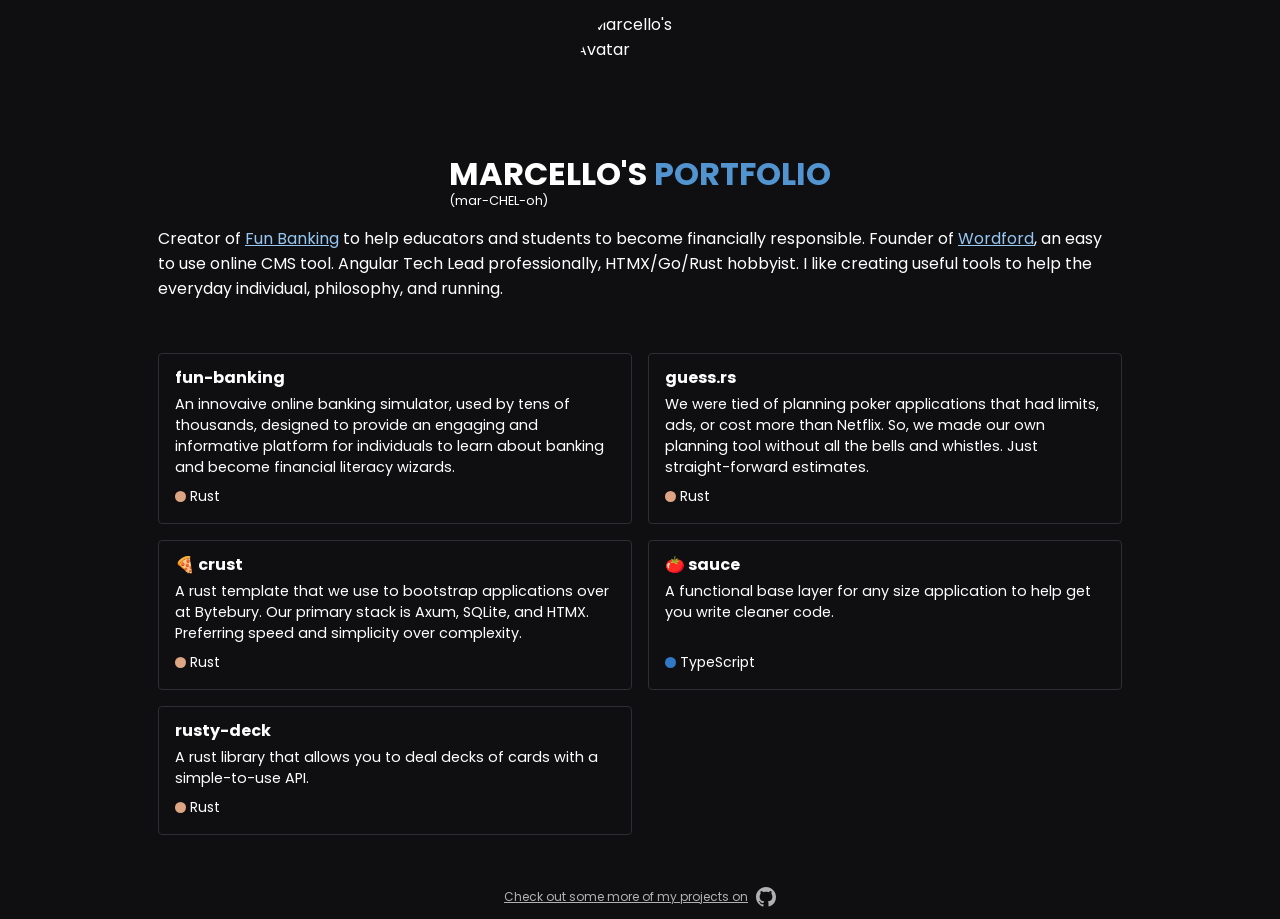
==== index.html @ 20f27f94 "Update index.html" ====
<!doctype html>
<html lang="en">
  <head>
    <title>Marcello's Portfolio</title>
    <meta
      name="description"
      content="Marcello's portfolio website. These are some of the things that Marcello has built over the years that I am allowed to share."
    />
    <meta charset="utf-8" />
    <meta name="viewport" content="width=device-width, initial-scale=1" />
    <link rel="preconnect" href="https://fonts.googleapis.com" />
    <link rel="preconnect" href="https://fonts.gstatic.com" crossorigin />
    <link
      rel="preload"
      href="https://fonts.googleapis.com/css2?family=Poppins:ital,wght@0,100;0,200;0,300;0,400;0,500;0,600;0,700;0,800;0,900;1,100;1,200;1,300;1,400;1,500;1,600;1,700;1,800;1,900&display=swap"
      as="style"
      onload="this.rel='stylesheet'"
    />
    <noscript>
      <link
        href="https://fonts.googleapis.com/css2?family=Poppins:ital,wght@0,100;0,200;0,300;0,400;0,500;0,600;0,700;0,800;0,900;1,100;1,200;1,300;1,400;1,500;1,600;1,700;1,800;1,900&display=swap"
        rel="stylesheet"
      />
    </noscript>
    <link href="/styles.css" rel="stylesheet" />
    <link
      rel="icon"
      type="image/png"
      href="https://avatars.githubusercontent.com/u/104793781?v=4"
    />
  </head>

  <body>
    <header class="container">
      <img
        alt="Marcello's Avatar"
        tabindex="-1"
        src="https://avatars.githubusercontent.com/u/104793781?v=4"
        width="128"
        height="128"
      />
      <div class="heading-wrapper">
        <span class="pronounciation mobile">(mar-CHEL-oh)</span>
        <h1>Marcello's <span class="highlight">Portfolio</span></h1>
        <span class="pronounciation desktop">(mar-CHEL-oh)</span>
      </div>
      <p id="brief-overview">
        Creator of <a href="https://fun-banking.com">Fun Banking</a> to help
        educators and students to become financially responsible. Founder of <a href="https://wordford.com">Wordford</a>, 
        an easy to use online CMS tool.
        Angular Tech Lead professionally, HTMX/Go/Rust hobbyist. I like creating
        useful tools to help the everyday individual, philosophy, and running.
      </p>
    </header>
    <main>
      <section class="grid container">
        <!-- Fun Banking -->
        <a href="https://fun-banking.com">
          <div>
            <h2>fun-banking</h2>
            <p>
              An innovaive online banking simulator, used by tens of thousands,
              designed to provide an engaging and informative platform for
              individuals to learn about banking and become financial literacy
              wizards.
            </p>
          </div>
          <div class="language Rust">Rust</div>
        </a>
        <!-- Estimate -->
        <a href="https://guess.rs">
          <div>
            <h2>guess.rs</h2>
            <p>
              We were tied of planning poker applications that had limits, ads, or cost more than Netflix. So, we made our own planning tool without all the bells and whistles. Just straight-forward estimates.
            </p>
          </div>
          <div class="language Rust">Rust</div>
        </a>
        <!-- Crust -->
        <a href="https://github.com/bytebury/crust">
          <div>
            <h2>🍕 crust</h2>
            <p>
              A rust template that we use to bootstrap applications over at Bytebury. 
              Our primary stack is Axum, SQLite, and HTMX. Preferring speed and 
              simplicity over complexity.
            </p>
          </div>
          <div class="language Rust">Rust</div>
        </a>
        <!-- Sauce -->
        <a href="https://sauce.bytebury.com">
          <div>
            <h2>🍅 sauce</h2>
            <p>
              A functional base layer for any size application to help get you write cleaner code.
            </p>
          </div>
          <div class="language TypeScript">TypeScript</div>
        </a>
        <!-- Rusty Deck -->
        <a href="https://github.com/pizzastatedev/rusty-deck">
          <div>
            <h2>rusty-deck</h2>
            <p>
              A rust library that allows you to deal decks of cards with a simple-to-use API.
            </p>
          </div>
          <div class="language Rust">Rust</div>
        </a>
      </section>
    </main>
    <footer>
      <a href="https://github.com/pizzastatedev">
        Check out some more of my projects on 
        <svg aria-label="GitHub" xmlns="http://www.w3.org/2000/svg" width="20" height="20" fill="currentColor" class="bi bi-github" viewBox="0 0 16 16">
          <path
              d="M8 0C3.58 0 0 3.58 0 8c0 3.54 2.29 6.53 5.47 7.59.4.07.55-.17.55-.38 0-.19-.01-.82-.01-1.49-2.01.37-2.53-.49-2.69-.94-.09-.23-.48-.94-.82-1.13-.28-.15-.68-.52-.01-.53.63-.01 1.08.58 1.23.82.72 1.21 1.87.87 2.33.66.07-.52.28-.87.51-1.07-1.78-.2-3.64-.89-3.64-3.95 0-.87.31-1.59.82-2.15-.08-.2-.36-1.02.08-2.12 0 0 .67-.21 2.2.82.64-.18 1.32-.27 2-.27s1.36.09 2 .27c1.53-1.04 2.2-.82 2.2-.82.44 1.1.16 1.92.08 2.12.51.56.82 1.27.82 2.15 0 3.07-1.87 3.75-3.65 3.95.29.25.54.73.54 1.48 0 1.07-.01 1.93-.01 2.2 0 .21.15.46.55.38A8.01 8.01 0 0 0 16 8c0-4.42-3.58-8-8-8" />
        </svg>
      </a>
    </footer>
  </body>
</html>
---- styles.css ----
:root {
  --bg: #0f0f12;
  --fg: #fff;

  --link: #96c7f2;
  --link-hover: #bedefa;

  --highlight: #5194cf;
}

html,
body {
  height: 100%;
  display: flex;
  flex-direction: column;
  gap: 16px;
  color: var(--fg);
  background: var(--bg);
  margin: 0;
  padding: 0;
  font:
    1rem "Poppins",
    verdana,
    sans-serif;
}

h1,
h2,
h3 {
  margin: 0;
  padding: 0;
}

span.highlight {
  color: var(--highlight);
}

p {
  margin: 0;
}

.container {
  max-width: 964px;
  margin: 0 auto;
}

header {
  display: flex;
  flex-direction: column;
  align-items: center;
  padding: 12px;
}

header a:link,
header a:visited,
header a:active {
  color: var(--link);
}

header a:hover {
  color: var(--link-hover);
}

header .desktop {
  display: block;
}

header .mobile {
  display: none;
}

header img {
  border-radius: 100%;
  margin-bottom: 16px;
}

@media only screen and (max-width: 450px) {
  header .heading-wrapper {
    text-align: center;
  }

  .desktop {
    display: none;
  }

  .mobile {
    display: block;
  }
}

header h1 {
  font-size: 2rem;
  text-transform: uppercase;
  line-height: 2.25rem;
  margin-bottom: 0;
  padding-bottom: 0;
}

header span.pronounciation {
  font-size: 0.8rem;
}

header p {
  margin-top: 16px;
}

main {
  margin: 24px 0;
  padding: 0 12px;
}

main section.grid {
  display: grid;
  grid-template-columns: repeat(2, 1fr);
  gap: 16px;
}

@media only screen and (max-width: 767px) {
  main section.grid {
    grid-template-columns: repeat(1, 1fr);
  }
}

main a:link,
main a:visited,
main a:active {
  display: flex;
  flex-direction: column;
  gap: 8px;
  justify-content: space-between;
  color: inherit;
  text-decoration: none;
  border: 1px solid #2e2e33;
  border-radius: 4px;
  padding: 16px;
}

main a:hover {
  border-color: #49494d;
}

main h2 {
  font-size: 1rem;
  line-height: 1rem;
  margin-bottom: 8px;
}

main p {
  font-size: 0.9rem;
}

main div.language {
  display: flex;
  align-items: center;
  gap: 4px;
  font-size: 14px;
}

main div.Go::before {
  height: 11px;
  width: 11px;
  background: cyan;
  border-radius: 100%;
  display: block;
  content: "";
}

main div.JavaScript::before {
  height: 11px;
  width: 11px;
  background: #ffd500;
  border-radius: 100%;
  display: block;
  content: "";
}

main div.TypeScript::before {
  height: 11px;
  width: 11px;
  background: #3178c6;
  border-radius: 100%;
  display: block;
  content: "";
}

main div.Rust::before {
  height: 11px;
  width: 11px;
  background: #dea584;
  border-radius: 100%;
  display: block;
  content: "";
}

footer {
  display: flex;
  align-items: center;
  justify-content: center;
  gap: 8px;
  margin-top: auto;
  padding: 12px 12px;
  color: #b1b1b1;
  font-size: 12px;
}

footer a:link,
footer a:visited,
footer a:active {
  display: flex;
  align-items: center;
  gap: 8px;
  color: #b1b1b1;
}

footer a:hover {
  color: var(--fg);
}
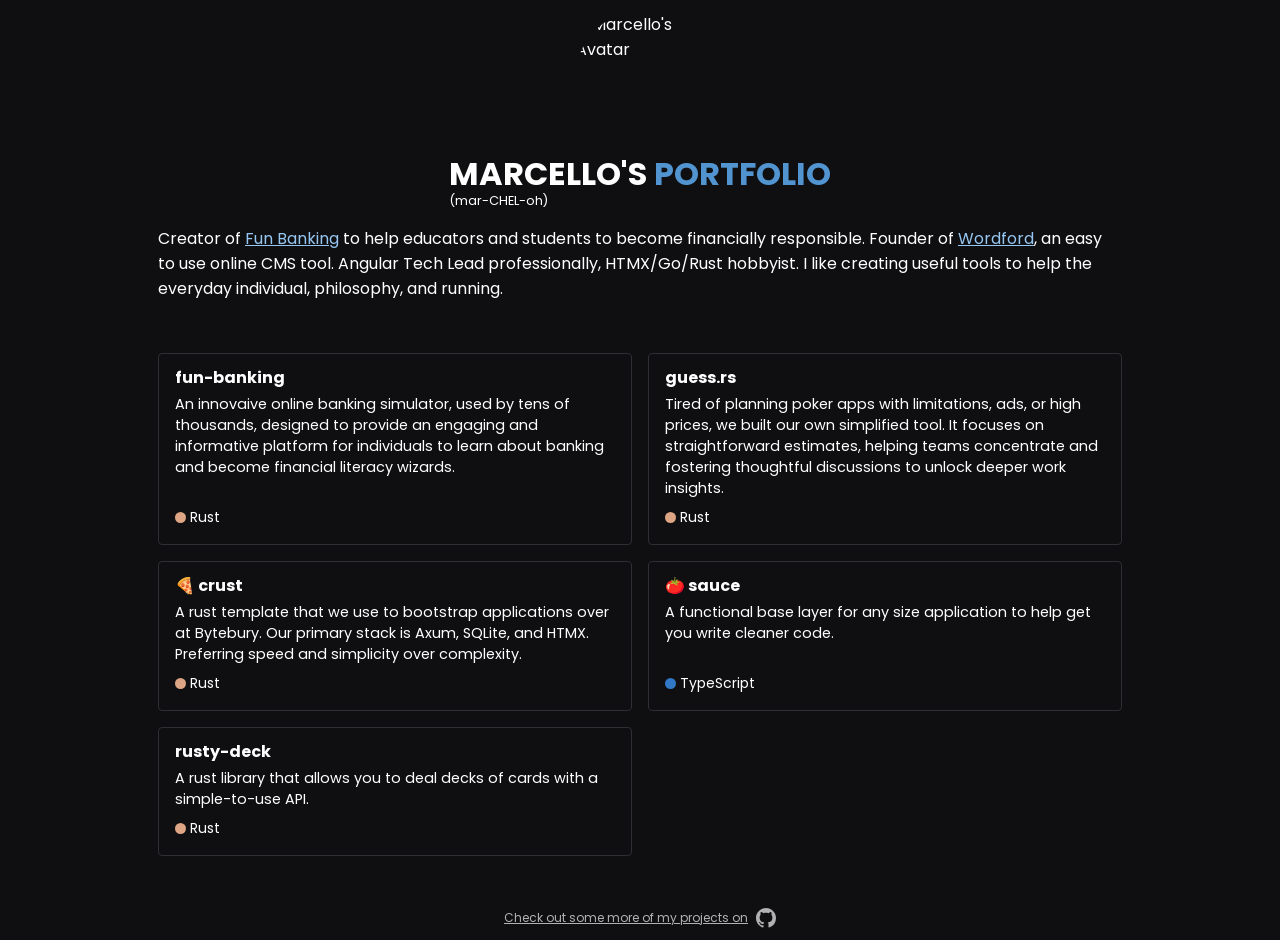
==== commit 51f4365e: "Update index.html" ====
--- a/index.html
+++ b/index.html
@@ -72,7 +72,7 @@
           <div>
             <h2>guess.rs</h2>
             <p>
-              We were tied of planning poker applications that had limits, ads, or cost more than Netflix. So, we made our own planning tool without all the bells and whistles. Just straight-forward estimates.
+              Tired of planning poker apps with limitations, ads, or high prices, we built our own simplified tool. It focuses on straightforward estimates, helping teams concentrate and fostering thoughtful discussions to unlock deeper work insights.
             </p>
           </div>
           <div class="language Rust">Rust</div>
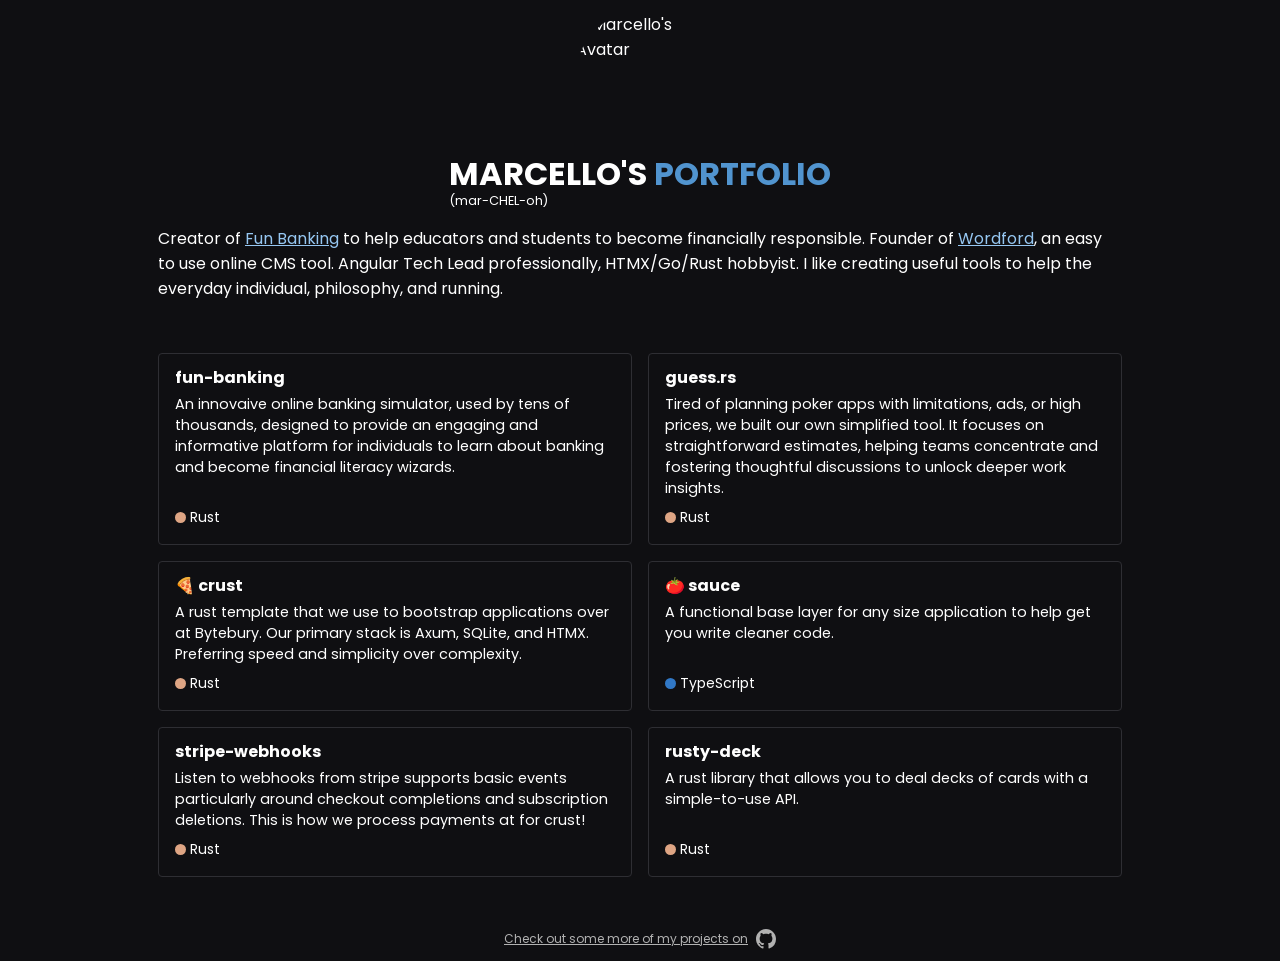
==== commit 8453e930: "Update index.html" ====
--- a/index.html
+++ b/index.html
@@ -99,6 +99,18 @@
           </div>
           <div class="language TypeScript">TypeScript</div>
         </a>
+        <!-- Stripe Webhooks -->
+        <a href="https://github.com/bytebury/stripe-webhooks">
+          <div>
+            <h2>stripe-webhooks</h2>
+            <p>
+              Listen to webhooks from stripe supports basic events particularly around
+              checkout completions and subscription deletions. This is how we process
+              payments at for crust!
+            </p>
+          </div>
+          <div class="language Rust">Rust</div>
+        </a>
         <!-- Rusty Deck -->
         <a href="https://github.com/pizzastatedev/rusty-deck">
           <div>
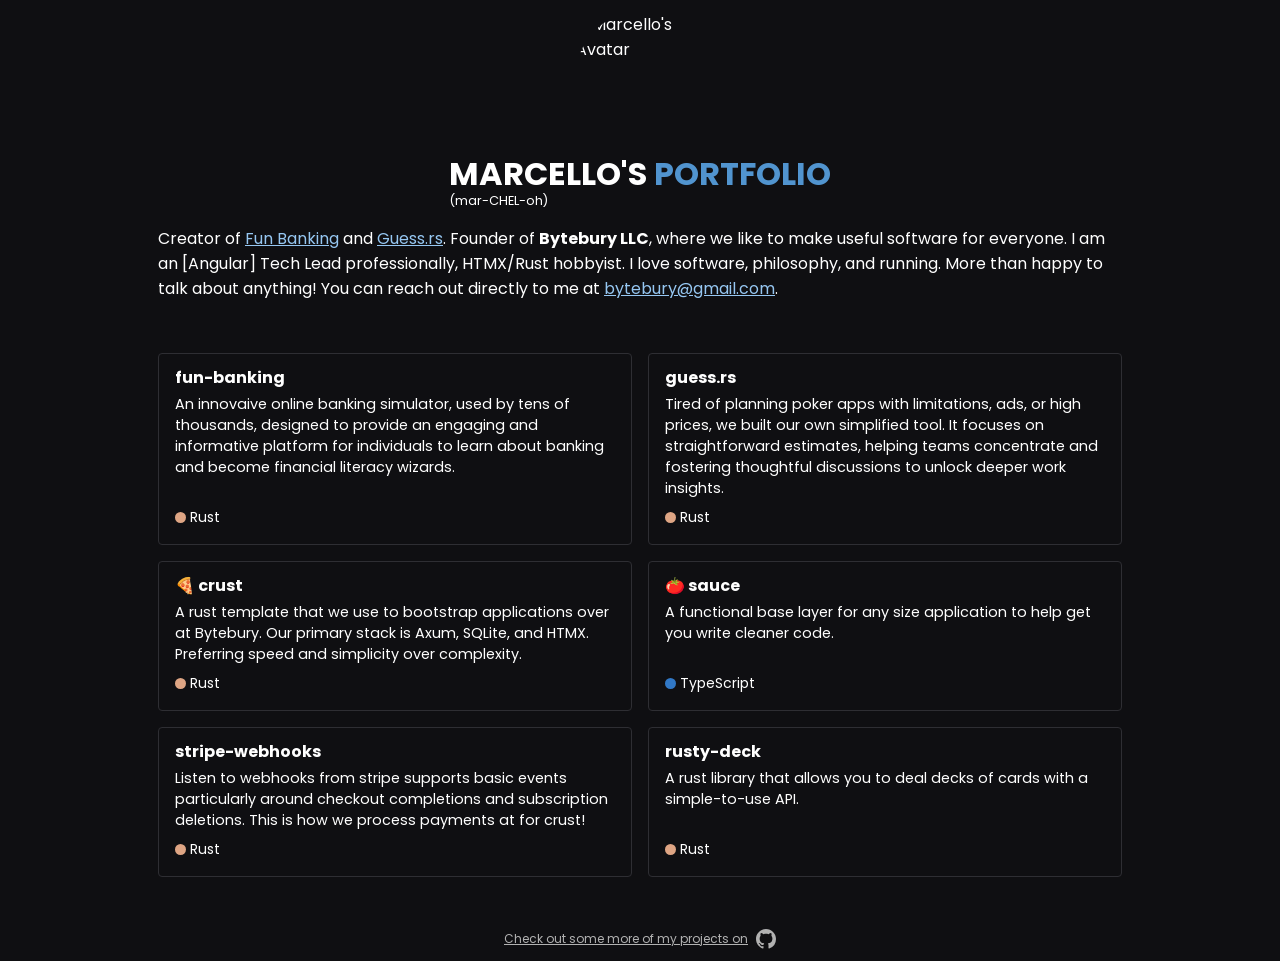
==== commit 7e712359: "Update index.html" ====
--- a/index.html
+++ b/index.html
@@ -45,11 +45,11 @@
         <span class="pronounciation desktop">(mar-CHEL-oh)</span>
       </div>
       <p id="brief-overview">
-        Creator of <a href="https://fun-banking.com">Fun Banking</a> to help
-        educators and students to become financially responsible. Founder of <a href="https://wordford.com">Wordford</a>, 
-        an easy to use online CMS tool.
-        Angular Tech Lead professionally, HTMX/Go/Rust hobbyist. I like creating
-        useful tools to help the everyday individual, philosophy, and running.
+        Creator of <a href="https://fun-banking.com">Fun Banking</a> and <a href="https://guess.rs">Guess.rs</a>.
+        Founder of <strong>Bytebury LLC</strong>, where we like to make useful software for everyone.
+        I am an [Angular] Tech Lead professionally, HTMX/Rust hobbyist. I love software, philosophy, and running. 
+        More than happy to talk about anything! You can reach out directly to me at 
+        <a href="mailto:bytebury@gmail.com">bytebury@gmail.com</a>.
       </p>
     </header>
     <main>
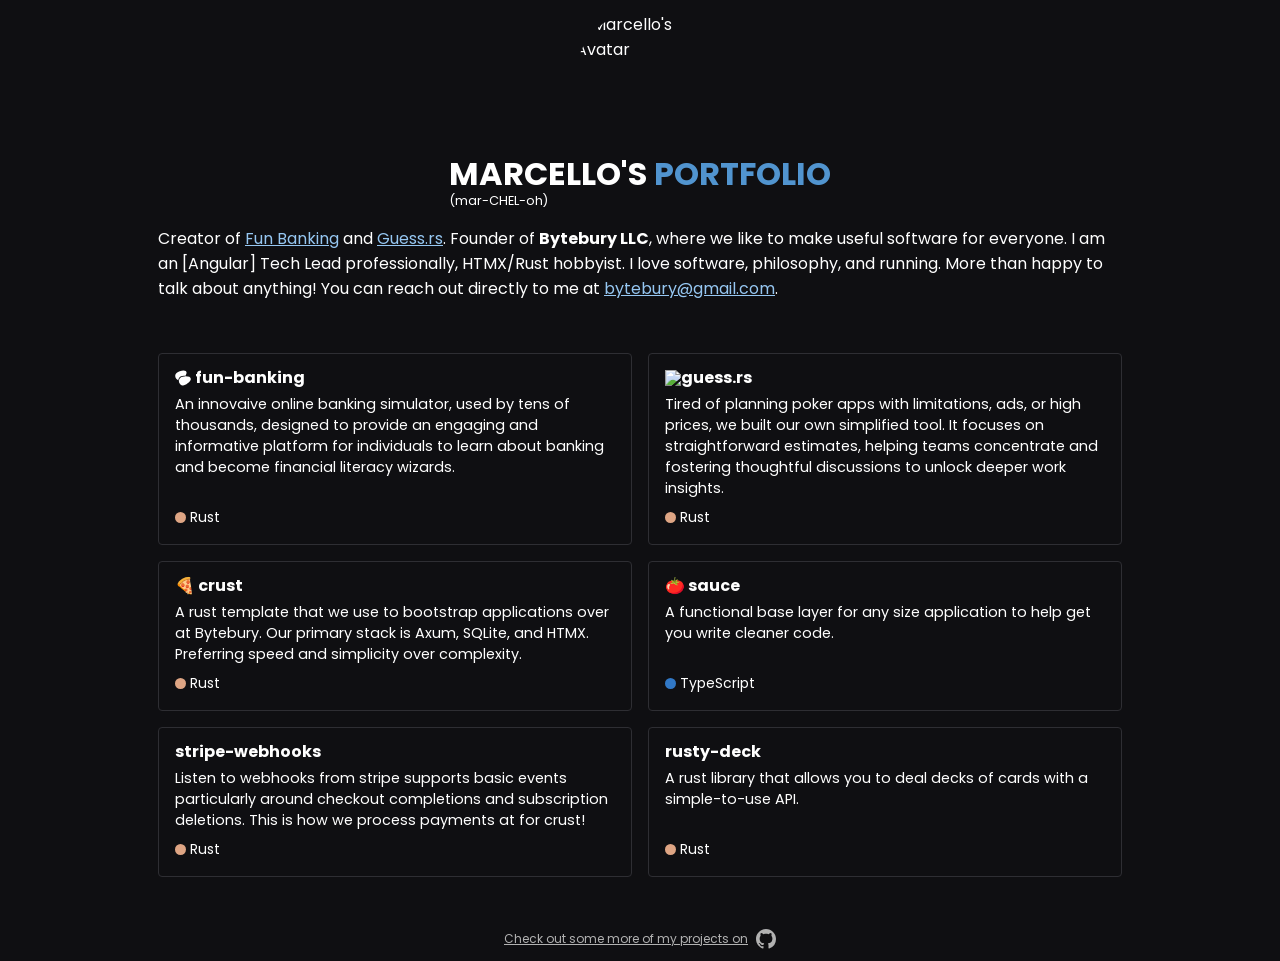
==== commit dc567c71: "Update index.html" ====
--- a/index.html
+++ b/index.html
@@ -57,7 +57,15 @@
         <!-- Fun Banking -->
         <a href="https://fun-banking.com">
           <div>
-            <h2>fun-banking</h2>
+            <h2 style="display: flex; align-items: center">
+              <svg viewBox="0 0 33.866666 33.866666" version="1.1" xmlns="http://www.w3.org/2000/svg" xmlns:svg="http://www.w3.org/2000/svg" width="16" height="16" style="padding-right: 4px">
+                <g>
+                <path style=" fill: currentColor; fill-opacity: 1; stroke: none; stroke-width: 2.5967; " d="M 33.336587,20.235903 C 32.140595,25.510324 21.06655,33.832349 15.792132,32.636357 10.517712,31.440366 7.2114919,26.195061 8.4074841,20.920641 9.6034749,15.646222 14.725143,13.868993 20.123201,13.535996 28.260016,13.03405 34.532579,14.961484 33.336587,20.235903 Z M 17.871099,1.1143112 c -2.236776,0.00505 -4.883059,0.4682983 -7.694941,1.2908678 -5.1907746,1.5184752 -9.79273491,4.384418 -9.79273491,9.792735 0,4.320048 2.79781361,7.986693 6.68000021,9.287403 0.017903,-0.627102 0.09612,-1.261236 0.2400993,-1.896196 1.1959907,-5.274419 6.3176104,-7.051793 11.7156674,-7.384791 1.131189,-0.06978 2.224274,-0.09076 3.268345,-0.06417 1.375683,-2.224734 2.256612,-4.4272692 2.256612,-6.1227982 0,-3.4647028 -2.685752,-4.9120556 -6.673048,-4.9030506 z">
+                </path>
+                </g>
+            </svg>
+              fun-banking
+            </h2>
             <p>
               An innovaive online banking simulator, used by tens of thousands,
               designed to provide an engaging and informative platform for
@@ -70,7 +78,10 @@
         <!-- Estimate -->
         <a href="https://guess.rs">
           <div>
-            <h2>guess.rs</h2>
+            <h2 style="display: flex; align-items: center">
+              <img src="https://guess.rs/assets/favicon.svg" width="16" height="16" alt="guess">
+              guess.rs
+            </h2>
             <p>
               Tired of planning poker apps with limitations, ads, or high prices, we built our own simplified tool. It focuses on straightforward estimates, helping teams concentrate and fostering thoughtful discussions to unlock deeper work insights.
             </p>
@@ -90,7 +101,7 @@
           <div class="language Rust">Rust</div>
         </a>
         <!-- Sauce -->
-        <a href="https://sauce.bytebury.com">
+        <a href="https://sauce.pizzastate.dev">
           <div>
             <h2>🍅 sauce</h2>
             <p>
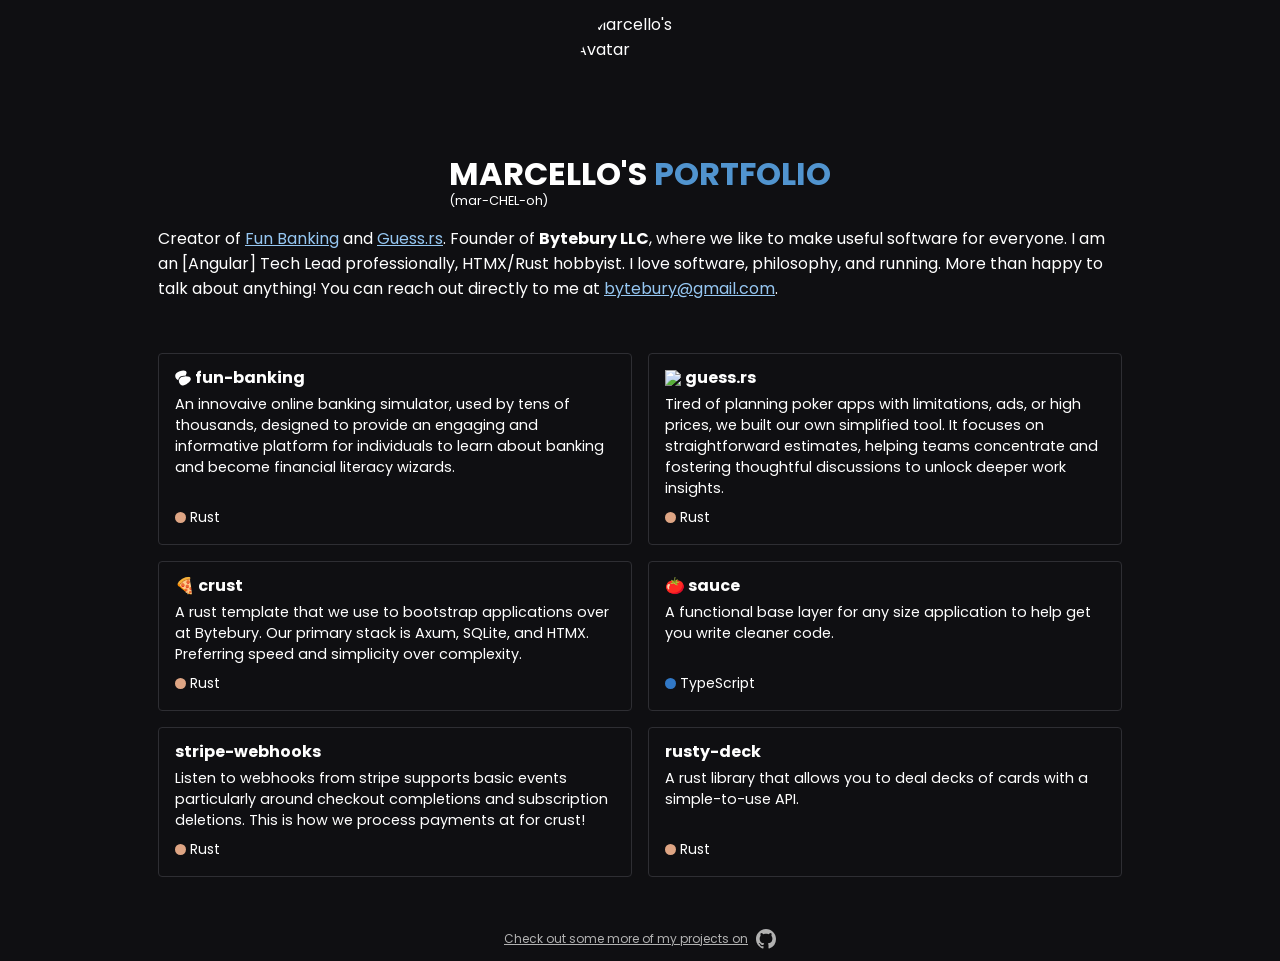
==== commit 7fcfaf18: "Update index.html" ====
--- a/index.html
+++ b/index.html
@@ -79,7 +79,7 @@
         <a href="https://guess.rs">
           <div>
             <h2 style="display: flex; align-items: center">
-              <img src="https://guess.rs/assets/favicon.svg" width="16" height="16" alt="guess">
+              <img src="https://guess.rs/assets/favicon.svg" width="16" height="16" alt="guess" style="padding-right: 4px">
               guess.rs
             </h2>
             <p>
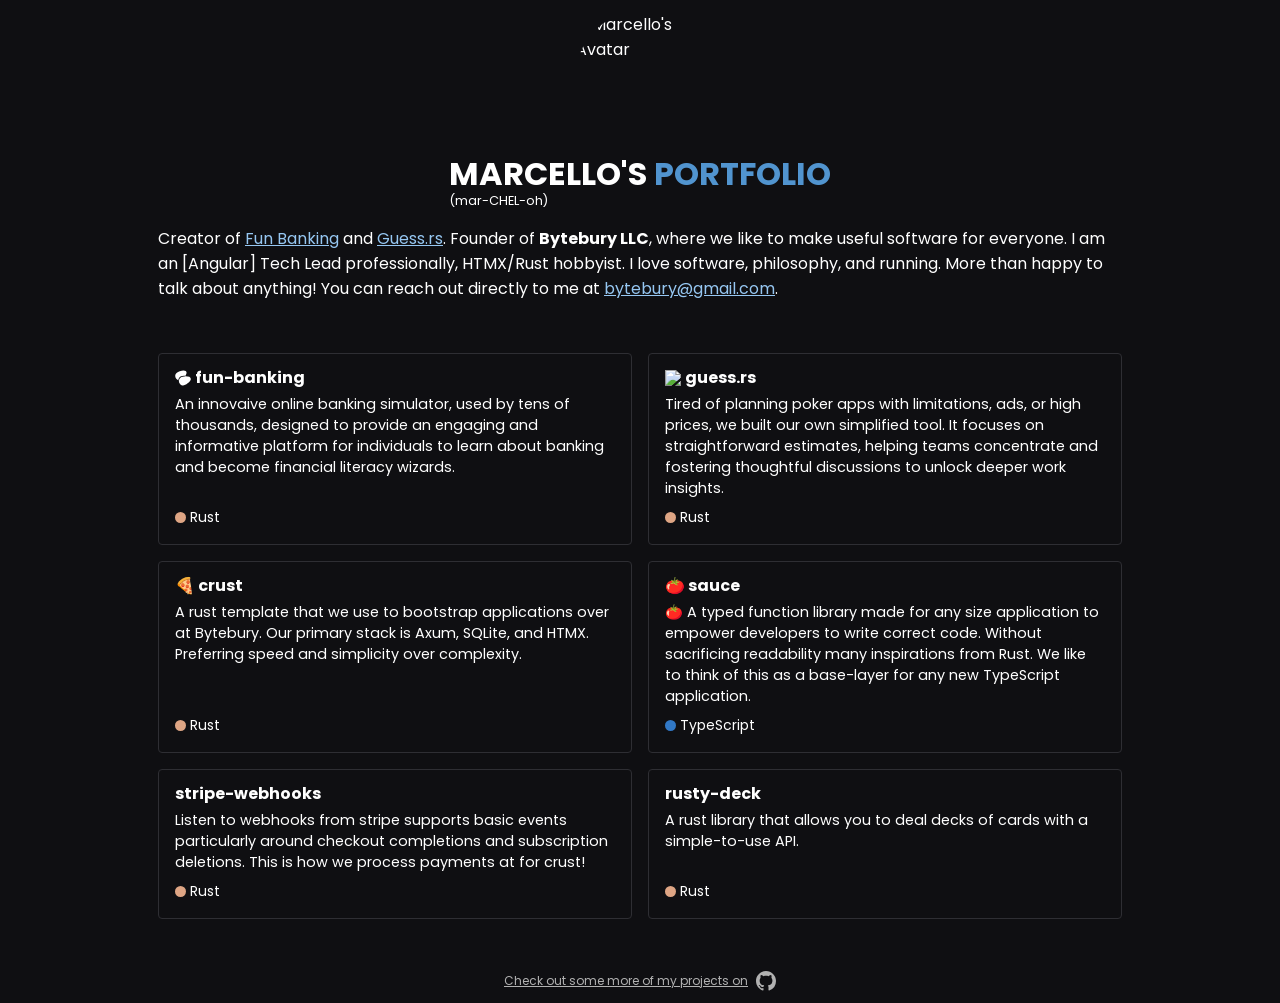
==== commit e90c7bb1: "Update index.html" ====
--- a/index.html
+++ b/index.html
@@ -105,7 +105,9 @@
           <div>
             <h2>🍅 sauce</h2>
             <p>
-              A functional base layer for any size application to help get you write cleaner code.
+              🍅 A typed function library made for any size application to empower developers to write correct code.
+              Without sacrificing readability many inspirations from Rust. We like to think of this as a base-layer
+              for any new TypeScript application.
             </p>
           </div>
           <div class="language TypeScript">TypeScript</div>
